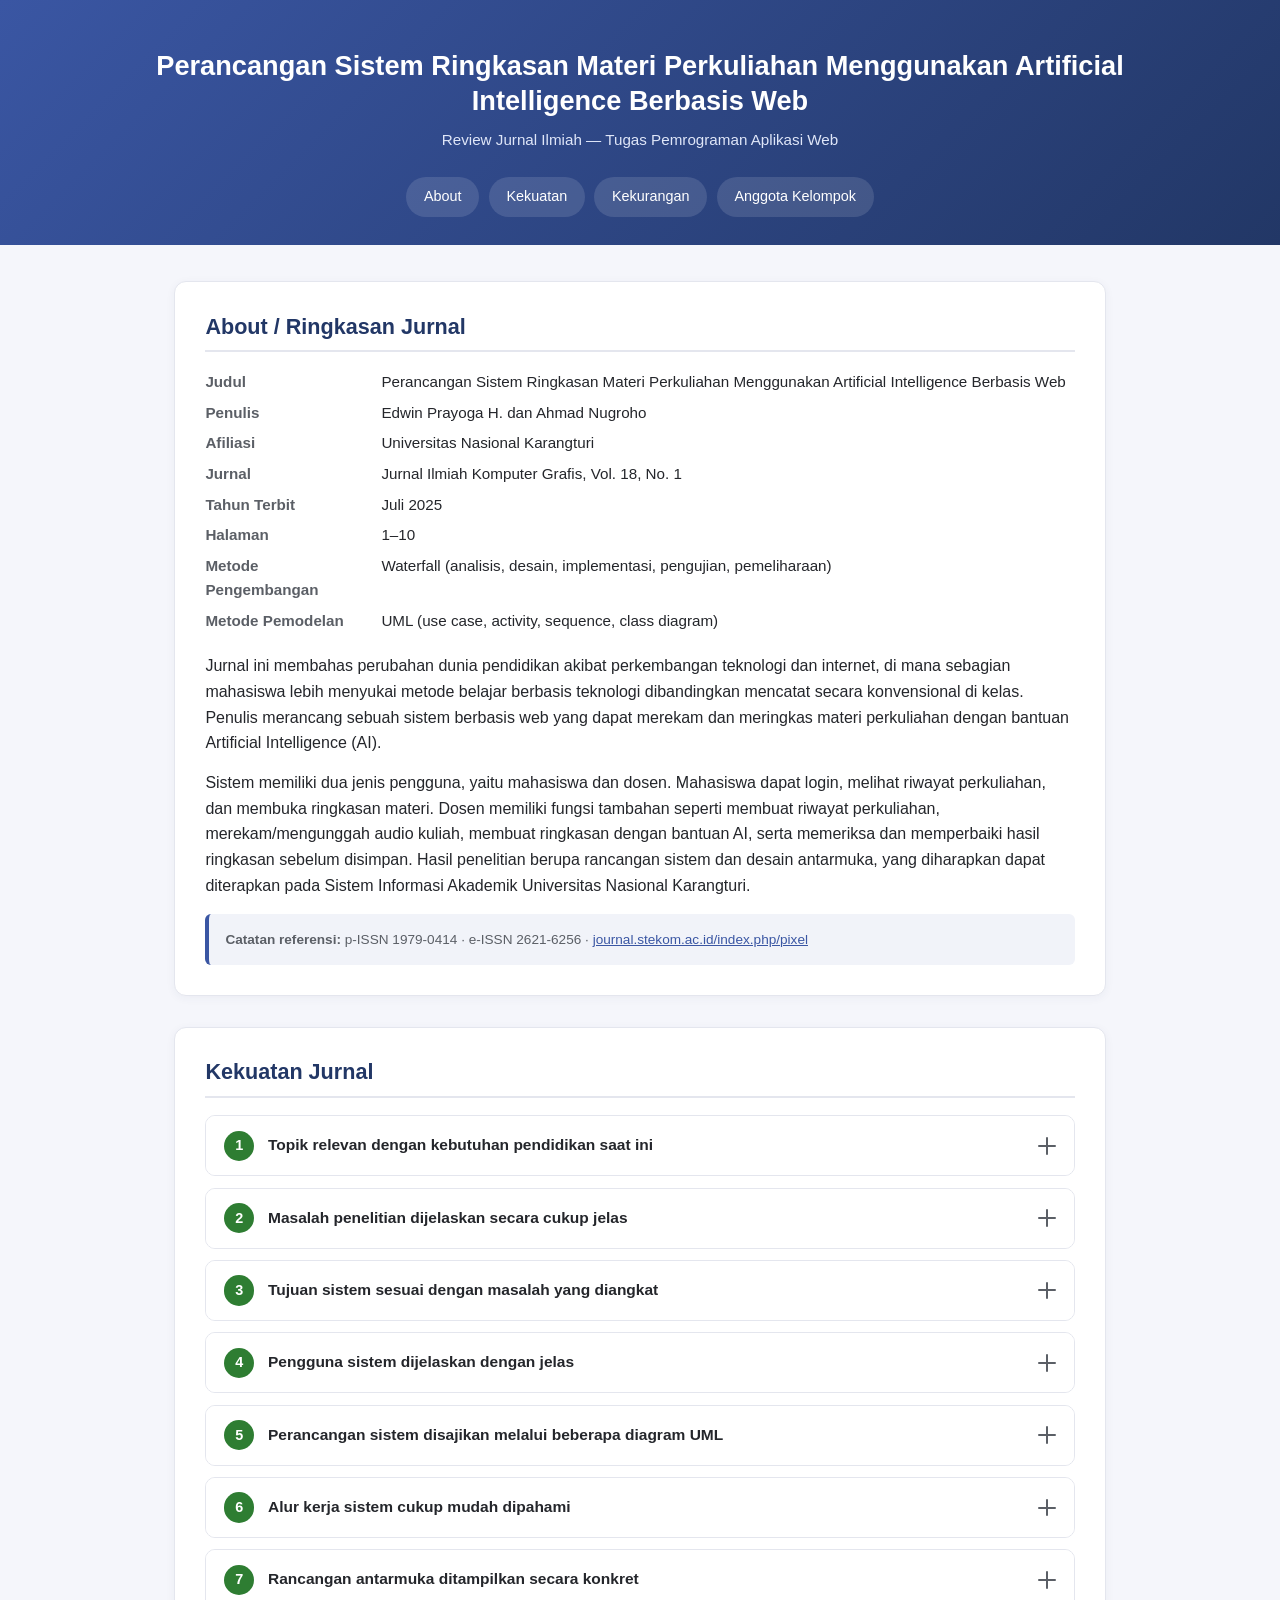
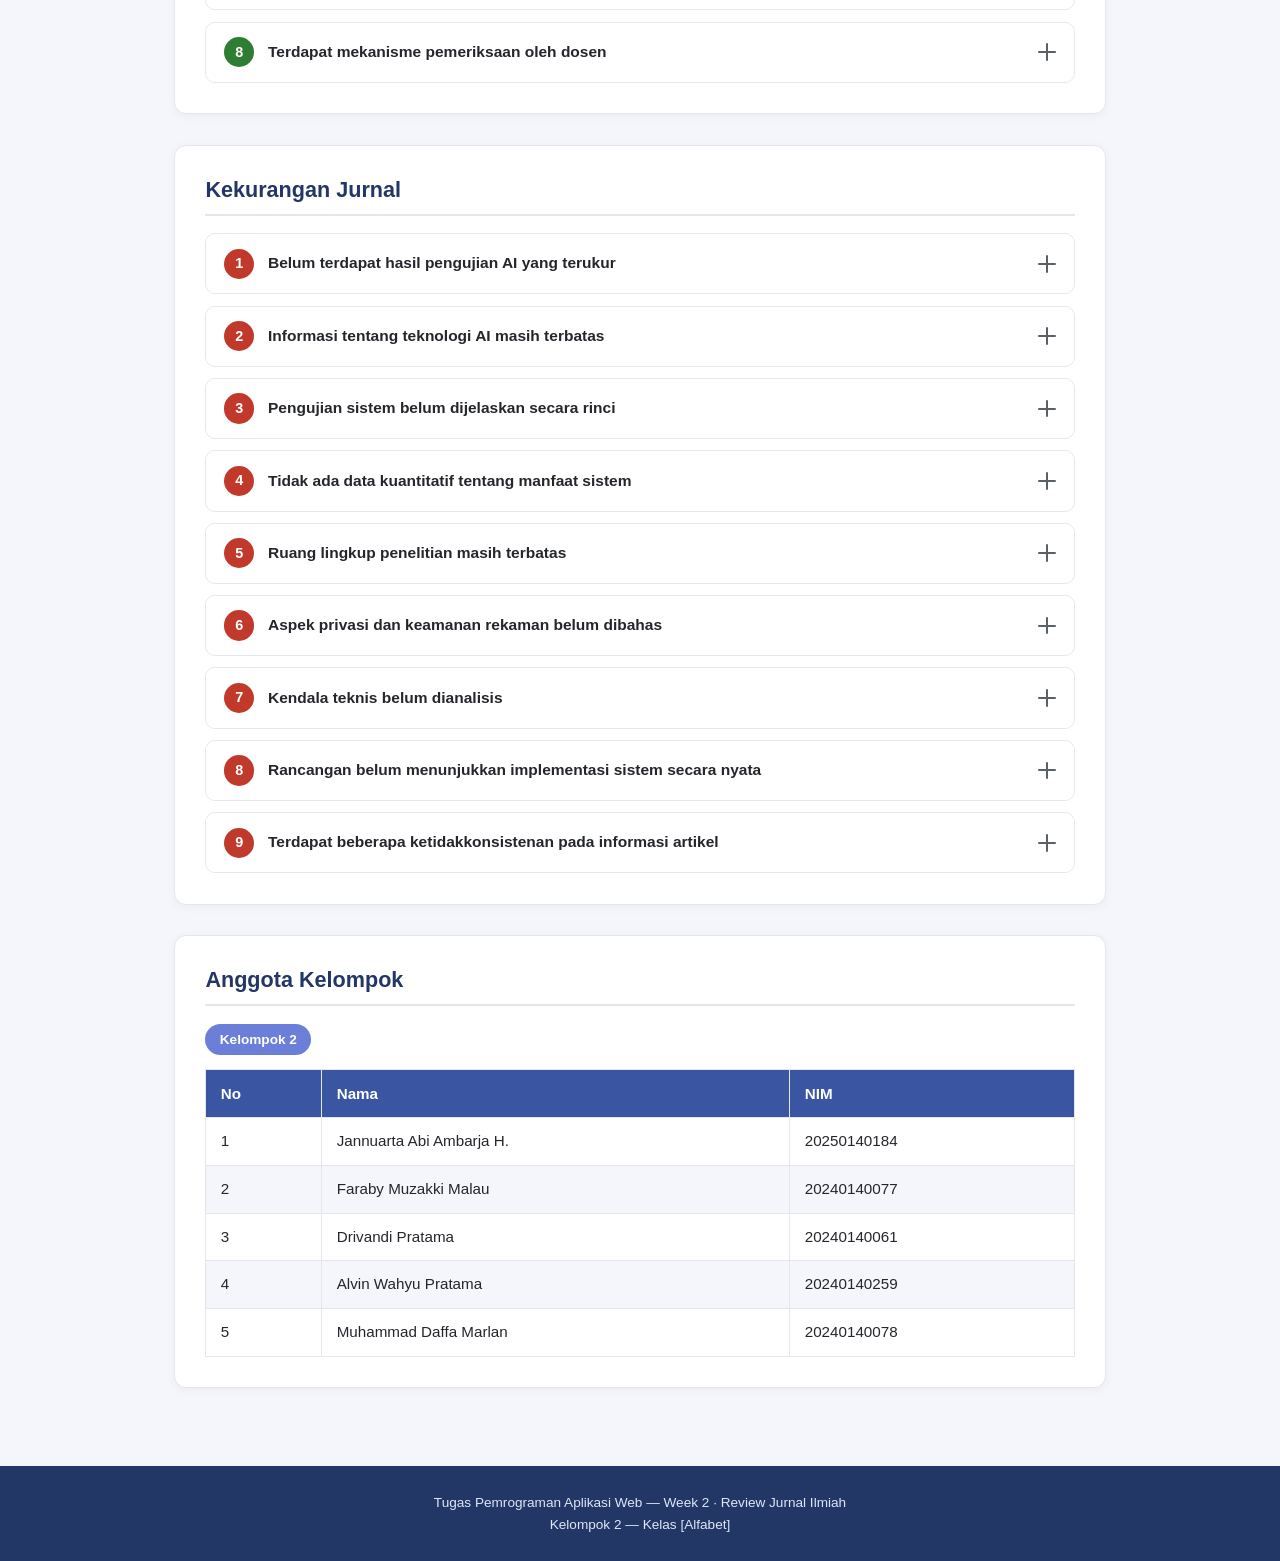
==== index.html @ db07e5ad "first commit" ====
<!DOCTYPE html>
<html lang="id">
<head>
  <meta charset="UTF-8">
  <meta name="viewport" content="width=device-width, initial-scale=1.0">
  <title>Review Jurnal | Perancangan Sistem Ringkasan Materi Perkuliahan Berbasis AI</title>
  <link rel="stylesheet" href="style.css">
</head>
<body>

  <header>
    <h1>Perancangan Sistem Ringkasan Materi Perkuliahan Menggunakan Artificial Intelligence Berbasis Web</h1>
    <p class="subtitle">Review Jurnal Ilmiah — Tugas Pemrograman Aplikasi Web</p>

    <nav>
      <ul>
        <li><a href="#about">About</a></li>
        <li><a href="#kekuatan">Kekuatan</a></li>
        <li><a href="#kekurangan">Kekurangan</a></li>
        <li><a href="#anggota">Anggota Kelompok</a></li>
      </ul>
    </nav>
  </header>

  <main>

    <section id="about">
      <h2>About / Ringkasan Jurnal</h2>
      <article>
        <dl class="journal-meta">
          <dt>Judul</dt>
          <dd>Perancangan Sistem Ringkasan Materi Perkuliahan Menggunakan Artificial Intelligence Berbasis Web</dd>

          <dt>Penulis</dt>
          <dd>Edwin Prayoga H. dan Ahmad Nugroho</dd>

          <dt>Afiliasi</dt>
          <dd>Universitas Nasional Karangturi</dd>

          <dt>Jurnal</dt>
          <dd>Jurnal Ilmiah Komputer Grafis, Vol. 18, No. 1</dd>

          <dt>Tahun Terbit</dt>
          <dd>Juli 2025</dd>

          <dt>Halaman</dt>
          <dd>1–10</dd>

          <dt>Metode Pengembangan</dt>
          <dd>Waterfall (analisis, desain, implementasi, pengujian, pemeliharaan)</dd>

          <dt>Metode Pemodelan</dt>
          <dd>UML (use case, activity, sequence, class diagram)</dd>
        </dl>

        <p>
          Jurnal ini membahas perubahan dunia pendidikan akibat perkembangan teknologi dan internet, di mana
          sebagian mahasiswa lebih menyukai metode belajar berbasis teknologi dibandingkan mencatat secara
          konvensional di kelas. Penulis merancang sebuah sistem berbasis web yang dapat merekam dan meringkas
          materi perkuliahan dengan bantuan Artificial Intelligence (AI).
        </p>
        <p>
          Sistem memiliki dua jenis pengguna, yaitu mahasiswa dan dosen. Mahasiswa dapat login, melihat riwayat
          perkuliahan, dan membuka ringkasan materi. Dosen memiliki fungsi tambahan seperti membuat riwayat
          perkuliahan, merekam/mengunggah audio kuliah, membuat ringkasan dengan bantuan AI, serta memeriksa dan
          memperbaiki hasil ringkasan sebelum disimpan. Hasil penelitian berupa rancangan sistem dan desain
          antarmuka, yang diharapkan dapat diterapkan pada Sistem Informasi Akademik Universitas Nasional
          Karangturi.
        </p>
      </article>

      <aside>
        <p><strong>Catatan referensi:</strong> p-ISSN 1979-0414 · e-ISSN 2621-6256 ·
          <a href="http://journal.stekom.ac.id/index.php/pixel" target="_blank" rel="noopener">journal.stekom.ac.id/index.php/pixel</a>
        </p>
      </aside>
    </section>

    <section id="kekuatan">
      <h2>Kekuatan Jurnal</h2>
      <ol class="point-list strength">

        <li class="point-item">
          <button class="point-toggle" aria-expanded="false">
            <span class="point-number">1</span>
            <span class="point-title">Topik relevan dengan kebutuhan pendidikan saat ini</span>
            <span class="point-icon" aria-hidden="true"></span>
          </button>
          <div class="point-detail">
            <p>Jurnal membahas pemanfaatan AI untuk membantu proses perkuliahan, khususnya pencatatan dan peringkasan materi.</p>
          </div>
        </li>

        <li class="point-item">
          <button class="point-toggle" aria-expanded="false">
            <span class="point-number">2</span>
            <span class="point-title">Masalah penelitian dijelaskan secara cukup jelas</span>
            <span class="point-icon" aria-hidden="true"></span>
          </button>
          <div class="point-detail">
            <p>Penulis menghubungkan kegiatan mencatat dengan kemungkinan berkurangnya fokus mahasiswa dalam mengikuti interaksi pembelajaran.</p>
          </div>
        </li>

        <li class="point-item">
          <button class="point-toggle" aria-expanded="false">
            <span class="point-number">3</span>
            <span class="point-title">Tujuan sistem sesuai dengan masalah yang diangkat</span>
            <span class="point-icon" aria-hidden="true"></span>
          </button>
          <div class="point-detail">
            <p>Sistem yang dirancang memang diarahkan untuk merekam perkuliahan, menghasilkan ringkasan, dan menyimpan dokumentasi materi.</p>
          </div>
        </li>

        <li class="point-item">
          <button class="point-toggle" aria-expanded="false">
            <span class="point-number">4</span>
            <span class="point-title">Pengguna sistem dijelaskan dengan jelas</span>
            <span class="point-icon" aria-hidden="true"></span>
          </button>
          <div class="point-detail">
            <p>Jurnal membedakan hak akses mahasiswa dan dosen. Mahasiswa berperan sebagai pengguna ringkasan, sedangkan dosen dapat membuat, memeriksa, dan mengubah ringkasan.</p>
          </div>
        </li>

        <li class="point-item">
          <button class="point-toggle" aria-expanded="false">
            <span class="point-number">5</span>
            <span class="point-title">Perancangan sistem disajikan melalui beberapa diagram UML</span>
            <span class="point-icon" aria-hidden="true"></span>
          </button>
          <div class="point-detail">
            <p>Penggunaan use case diagram, activity diagram, sequence diagram, dan class diagram membantu pembaca memahami fungsi, alur aktivitas, proses antarobjek, serta hubungan kelas dalam sistem.</p>
          </div>
        </li>

        <li class="point-item">
          <button class="point-toggle" aria-expanded="false">
            <span class="point-number">6</span>
            <span class="point-title">Alur kerja sistem cukup mudah dipahami</span>
            <span class="point-icon" aria-hidden="true"></span>
          </button>
          <div class="point-detail">
            <p>Prosesnya dimulai dari login, pemilihan riwayat perkuliahan, perekaman atau pengunggahan audio, pemrosesan AI, pemeriksaan hasil, lalu penyimpanan data.</p>
          </div>
        </li>

        <li class="point-item">
          <button class="point-toggle" aria-expanded="false">
            <span class="point-number">7</span>
            <span class="point-title">Rancangan antarmuka ditampilkan secara konkret</span>
            <span class="point-icon" aria-hidden="true"></span>
          </button>
          <div class="point-detail">
            <p>Jurnal menyertakan desain halaman login, beranda, riwayat perkuliahan, ringkasan materi, serta halaman pembuatan riwayat perkuliahan dosen.</p>
          </div>
        </li>

        <li class="point-item">
          <button class="point-toggle" aria-expanded="false">
            <span class="point-number">8</span>
            <span class="point-title">Terdapat mekanisme pemeriksaan oleh dosen</span>
            <span class="point-icon" aria-hidden="true"></span>
          </button>
          <div class="point-detail">
            <p>Hasil AI tidak langsung dianggap benar, tetapi ditampilkan kembali agar dosen dapat memeriksa dan memperbaiki ringkasan. Hal ini penting karena ringkasan AI masih mungkin mengandung kesalahan.</p>
          </div>
        </li>

      </ol>
    </section>

    <section id="kekurangan">
      <h2>Kekurangan Jurnal</h2>
      <ol class="point-list weakness">

        <li class="point-item">
          <button class="point-toggle" aria-expanded="false">
            <span class="point-number">1</span>
            <span class="point-title">Belum terdapat hasil pengujian AI yang terukur</span>
            <span class="point-icon" aria-hidden="true"></span>
          </button>
          <div class="point-detail">
            <p>Jurnal tidak menyajikan ukuran akurasi ringkasan, tingkat kesalahan transkripsi, kualitas hasil ringkasan, atau perbandingan hasil AI dengan ringkasan buatan manusia.</p>
          </div>
        </li>

        <li class="point-item">
          <button class="point-toggle" aria-expanded="false">
            <span class="point-number">2</span>
            <span class="point-title">Informasi tentang teknologi AI masih terbatas</span>
            <span class="point-icon" aria-hidden="true"></span>
          </button>
          <div class="point-detail">
            <p>Penulis menyebut adanya model AI yang memproses rekaman audio, tetapi tidak menjelaskan nama model, algoritma, layanan, bahasa pemrograman, atau teknologi pengenalan suara yang digunakan.</p>
          </div>
        </li>

        <li class="point-item">
          <button class="point-toggle" aria-expanded="false">
            <span class="point-number">3</span>
            <span class="point-title">Pengujian sistem belum dijelaskan secara rinci</span>
            <span class="point-icon" aria-hidden="true"></span>
          </button>
          <div class="point-detail">
            <p>Disebutkan sistem akan diuji oleh calon pengguna, tetapi jurnal tidak menyampaikan jumlah penguji, instrumen pengujian, skenario pengujian, hasil pengujian, maupun persentase keberhasilan setiap fungsi.</p>
          </div>
        </li>

        <li class="point-item">
          <button class="point-toggle" aria-expanded="false">
            <span class="point-number">4</span>
            <span class="point-title">Tidak ada data kuantitatif tentang manfaat sistem</span>
            <span class="point-icon" aria-hidden="true"></span>
          </button>
          <div class="point-detail">
            <p>Klaim bahwa sistem dapat meningkatkan interaksi, minat belajar, atau kualitas pendidikan belum dibuktikan melalui survei, eksperimen, atau perbandingan sebelum dan sesudah penggunaan sistem.</p>
          </div>
        </li>

        <li class="point-item">
          <button class="point-toggle" aria-expanded="false">
            <span class="point-number">5</span>
            <span class="point-title">Ruang lingkup penelitian masih terbatas</span>
            <span class="point-icon" aria-hidden="true"></span>
          </button>
          <div class="point-detail">
            <p>Penelitian dilakukan berdasarkan pengamatan terhadap SIA Universitas Nasional Karangturi dan wawancara dengan mahasiswa serta dosen, tetapi jumlah responden dan karakteristiknya tidak dijelaskan.</p>
          </div>
        </li>

        <li class="point-item">
          <button class="point-toggle" aria-expanded="false">
            <span class="point-number">6</span>
            <span class="point-title">Aspek privasi dan keamanan rekaman belum dibahas</span>
            <span class="point-icon" aria-hidden="true"></span>
          </button>
          <div class="point-detail">
            <p>Sistem memproses audio perkuliahan yang kemungkinan memuat suara dosen dan mahasiswa. Jurnal belum menjelaskan izin perekaman, perlindungan data, hak akses rekaman, lama penyimpanan, atau keamanan data.</p>
          </div>
        </li>

        <li class="point-item">
          <button class="point-toggle" aria-expanded="false">
            <span class="point-number">7</span>
            <span class="point-title">Kendala teknis belum dianalisis</span>
            <span class="point-icon" aria-hidden="true"></span>
          </button>
          <div class="point-detail">
            <p>Jurnal belum membahas pengaruh kualitas suara, kebisingan kelas, banyaknya pembicara, penggunaan bahasa atau istilah teknis, serta kemungkinan gangguan jaringan terhadap hasil AI.</p>
          </div>
        </li>

        <li class="point-item">
          <button class="point-toggle" aria-expanded="false">
            <span class="point-number">8</span>
            <span class="point-title">Rancangan belum menunjukkan implementasi sistem secara nyata</span>
            <span class="point-icon" aria-hidden="true"></span>
          </button>
          <div class="point-detail">
            <p>Walaupun terdapat desain antarmuka menggunakan Figma, isi jurnal lebih banyak menunjukkan rancangan dan tampilan. Belum ditunjukkan bukti bahwa sistem telah digunakan dalam perkuliahan nyata secara menyeluruh.</p>
          </div>
        </li>

        <li class="point-item">
          <button class="point-toggle" aria-expanded="false">
            <span class="point-number">9</span>
            <span class="point-title">Terdapat beberapa ketidakkonsistenan pada informasi artikel</span>
            <span class="point-icon" aria-hidden="true"></span>
          </button>
          <div class="point-detail">
            <p>Header halaman pertama mencantumkan rentang halaman 1–8, sedangkan bagian lain mencantumkan 1–10. Informasi tanggal penerimaan pada bagian awal juga tampak tidak konsisten dengan riwayat artikel.</p>
          </div>
        </li>

      </ol>
    </section>

    <section id="anggota">
      <h2>Anggota Kelompok</h2>
      <p class="group-label">Kelompok 2</p>
      <table class="member-table">
        <thead>
          <tr>
            <th>No</th>
            <th>Nama</th>
            <th>NIM</th>
          </tr>
        </thead>
        <tbody>
          <tr>
            <td>1</td>
            <td>Jannuarta Abi Ambarja H.</td>
            <td>20250140184</td>
          </tr>
          <tr>
            <td>2</td>
            <td>Faraby Muzakki Malau</td>
            <td>20240140077</td>
          </tr>
          <tr>
            <td>3</td>
            <td>Drivandi Pratama</td>
            <td>20240140061</td>
          </tr>
          <tr>
            <td>4</td>
            <td>Alvin Wahyu Pratama</td>
            <td>20240140259</td>
          </tr>
          <tr>
            <td>5</td>
            <td>Muhammad Daffa Marlan</td>
            <td>20240140078</td>
          </tr>
        </tbody>
      </table>
    </section>

  </main>

  <footer>
    <p>Tugas Pemrograman Aplikasi Web — Week 2 · Review Jurnal Ilmiah</p>
    <p>Kelompok 2 — Kelas [Alfabet]</p>
  </footer>

  <script>
    document.querySelectorAll('.point-toggle').forEach(function (btn) {
      btn.addEventListener('click', function () {
        var item = btn.closest('.point-item');
        var detail = item.querySelector('.point-detail');
        var isOpen = btn.getAttribute('aria-expanded') === 'true';

        if (isOpen) {
          detail.style.maxHeight = null;
          btn.setAttribute('aria-expanded', 'false');
          item.classList.remove('open');
        } else {
          btn.setAttribute('aria-expanded', 'true');
          item.classList.add('open');
          detail.style.maxHeight = detail.scrollHeight + 'px';
        }
      });
    });
  </script>

</body>
</html>
---- style.css ----
/* ==========================================================
   Reset & Base
   ========================================================== */
* {
  box-sizing: border-box;
  margin: 0;
  padding: 0;
}

:root {
  --color-bg: #f5f6fb;
  --color-surface: #ffffff;
  --color-primary: #3a56a3;
  --color-primary-dark: #223766;
  --color-accent: #6c7fd8;
  --color-strength: #2e7d32;
  --color-strength-bg: #eaf6ea;
  --color-weakness: #c0392b;
  --color-weakness-bg: #fdecea;
  --color-text: #24262b;
  --color-muted: #5b5f66;
  --color-border: #e4e6ee;
  --radius: 12px;
  --max-width: 980px;
  --transition-fast: 0.2s ease;
  --transition-smooth: 0.35s cubic-bezier(0.4, 0, 0.2, 1);
  font-family: "Segoe UI", Roboto, Arial, sans-serif;
}

html {
  scroll-behavior: smooth;
}

body {
  background-color: var(--color-bg);
  color: var(--color-text);
  line-height: 1.6;
}

h1, h2, h3 {
  color: var(--color-primary-dark);
  line-height: 1.3;
}

a {
  color: var(--color-primary);
}

/* ==========================================================
   Header & Navigation
   ========================================================== */
header {
  background: linear-gradient(135deg, var(--color-primary), var(--color-primary-dark));
  color: #fff;
  padding: 3rem 1.5rem 1.75rem;
  text-align: center;
}

header h1 {
  color: #fff;
  font-size: 1.7rem;
  max-width: var(--max-width);
  margin: 0 auto 0.6rem;
}

header .subtitle {
  color: #dfe6f8;
  font-size: 0.95rem;
  margin-bottom: 1.5rem;
}

nav ul {
  list-style: none;
  display: flex;
  justify-content: center;
  flex-wrap: wrap;
  gap: 0.6rem;
}

nav a {
  display: inline-block;
  padding: 0.55rem 1.1rem;
  background-color: rgba(255, 255, 255, 0.12);
  color: #fff;
  text-decoration: none;
  border-radius: 999px;
  font-size: 0.9rem;
  transition: background-color var(--transition-fast), transform var(--transition-fast);
}

nav a:hover {
  background-color: rgba(255, 255, 255, 0.28);
  transform: translateY(-1px);
}

/* ==========================================================
   Main & Sections
   ========================================================== */
main {
  max-width: var(--max-width);
  margin: 0 auto;
  padding: 2.25rem 1.5rem 3rem;
}

section {
  background-color: var(--color-surface);
  border: 1px solid var(--color-border);
  border-radius: var(--radius);
  padding: 1.9rem;
  margin-bottom: 1.9rem;
  scroll-margin-top: 1rem;
  box-shadow: 0 2px 10px rgba(34, 55, 102, 0.05);
}

section h2 {
  font-size: 1.35rem;
  margin-bottom: 1.1rem;
  padding-bottom: 0.6rem;
  border-bottom: 2px solid var(--color-border);
}

/* About / journal meta */
.journal-meta {
  display: grid;
  grid-template-columns: 160px 1fr;
  gap: 0.4rem 1rem;
  margin-bottom: 1.25rem;
  font-size: 0.95rem;
}

.journal-meta dt {
  font-weight: 600;
  color: var(--color-muted);
}

.journal-meta dd {
  color: var(--color-text);
}

article p {
  margin-bottom: 0.9rem;
}

aside {
  margin-top: 1rem;
  padding: 0.9rem 1rem;
  background-color: #f1f3f9;
  border-left: 4px solid var(--color-primary);
  border-radius: 6px;
  font-size: 0.85rem;
  color: var(--color-muted);
}

/* ==========================================================
   Kekuatan & Kekurangan — accordion list
   ========================================================== */
.point-list {
  list-style: none;
  display: grid;
  gap: 0.7rem;
}

.point-item {
  border-radius: 10px;
  overflow: hidden;
  border: 1px solid var(--color-border);
  transition: box-shadow var(--transition-smooth);
}

.point-item.open {
  box-shadow: 0 4px 14px rgba(34, 55, 102, 0.08);
}

.point-toggle {
  width: 100%;
  display: flex;
  align-items: center;
  gap: 0.85rem;
  padding: 0.9rem 1.1rem;
  background-color: var(--color-surface);
  border: none;
  cursor: pointer;
  font: inherit;
  text-align: left;
  color: var(--color-text);
}

.point-number {
  flex: 0 0 auto;
  display: inline-flex;
  align-items: center;
  justify-content: center;
  width: 1.9rem;
  height: 1.9rem;
  border-radius: 50%;
  font-weight: 700;
  font-size: 0.9rem;
  color: #fff;
}

.strength .point-number {
  background-color: var(--color-strength);
}

.weakness .point-number {
  background-color: var(--color-weakness);
}

.point-title {
  flex: 1 1 auto;
  font-weight: 600;
  font-size: 0.97rem;
}

.point-icon {
  flex: 0 0 auto;
  position: relative;
  width: 1.1rem;
  height: 1.1rem;
  transition: transform var(--transition-smooth);
}

.point-icon::before,
.point-icon::after {
  content: "";
  position: absolute;
  background-color: var(--color-muted);
  border-radius: 2px;
  transition: transform var(--transition-smooth), opacity var(--transition-smooth);
}

/* horizontal bar of the plus */
.point-icon::before {
  top: 50%;
  left: 0;
  width: 100%;
  height: 2px;
  transform: translateY(-50%);
}

/* vertical bar of the plus */
.point-icon::after {
  left: 50%;
  top: 0;
  width: 2px;
  height: 100%;
  transform: translateX(-50%);
}

.point-item.open .point-icon::after {
  transform: translateX(-50%) rotate(90deg);
  opacity: 0;
}

.point-item.open .point-icon::before {
  background-color: var(--color-primary);
}

.point-detail {
  max-height: 0;
  overflow: hidden;
  transition: max-height var(--transition-smooth);
  background-color: #fafbfe;
}

.point-detail p {
  padding: 0 1.1rem 1rem 3.05rem;
  font-size: 0.92rem;
  color: var(--color-muted);
}

.strength .point-item.open {
  border-color: var(--color-strength);
}

.weakness .point-item.open {
  border-color: var(--color-weakness);
}

/* ==========================================================
   Anggota Kelompok
   ========================================================== */
.group-label {
  display: inline-block;
  margin-bottom: 0.9rem;
  padding: 0.3rem 0.9rem;
  background-color: var(--color-accent);
  color: #fff;
  border-radius: 999px;
  font-size: 0.85rem;
  font-weight: 600;
}

.member-table {
  width: 100%;
  border-collapse: collapse;
  font-size: 0.95rem;
}

.member-table th,
.member-table td {
  padding: 0.7rem 0.9rem;
  border: 1px solid var(--color-border);
  text-align: left;
}

.member-table thead {
  background-color: var(--color-primary);
  color: #fff;
}

.member-table tbody tr {
  transition: background-color var(--transition-fast);
}

.member-table tbody tr:nth-child(even) {
  background-color: #f4f6fb;
}

.member-table tbody tr:hover {
  background-color: #e8ecfb;
}

/* ==========================================================
   Footer
   ========================================================== */
footer {
  text-align: center;
  padding: 1.6rem;
  background-color: var(--color-primary-dark);
  color: #dfe6f8;
  font-size: 0.85rem;
}

/* ==========================================================
   Responsive
   ========================================================== */
@media (max-width: 600px) {
  .journal-meta {
    grid-template-columns: 1fr;
  }

  header h1 {
    font-size: 1.35rem;
  }

  section {
    padding: 1.35rem;
  }

  .point-detail p {
    padding-left: 1.1rem;
  }
}
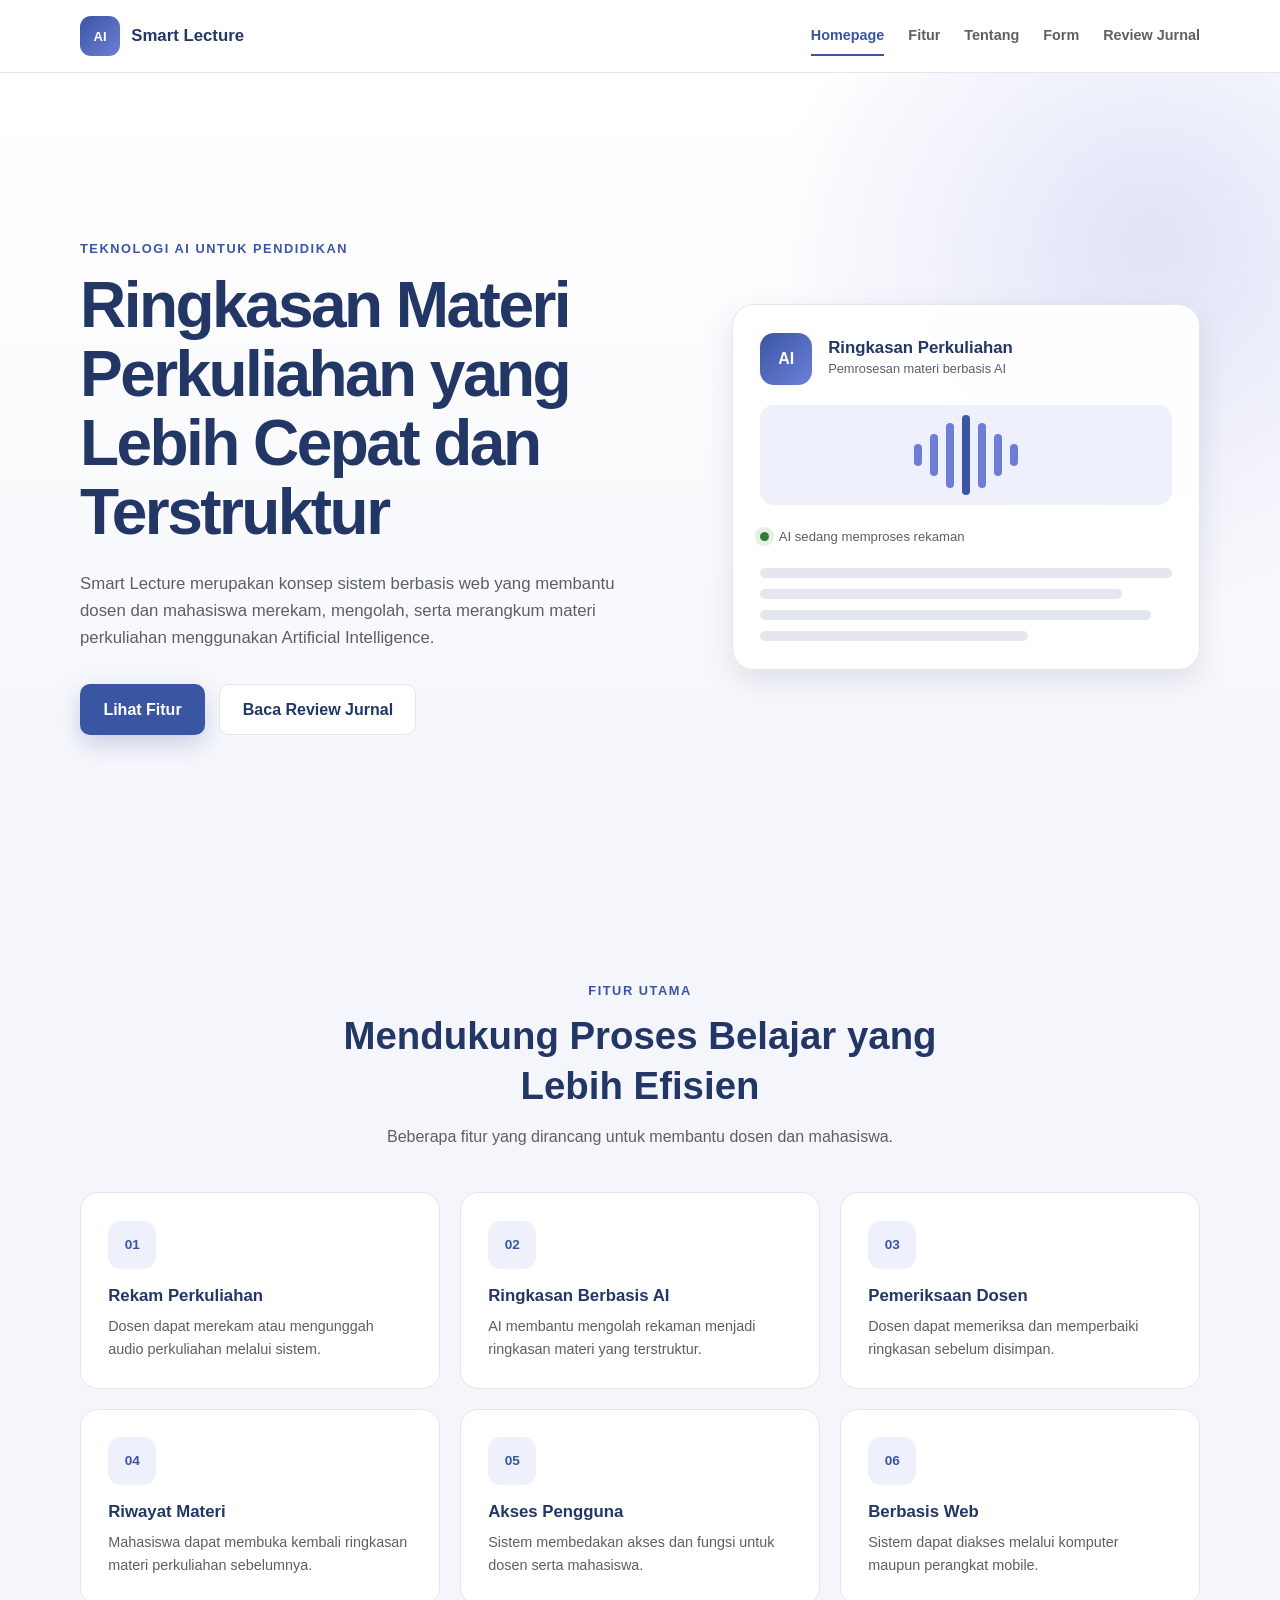
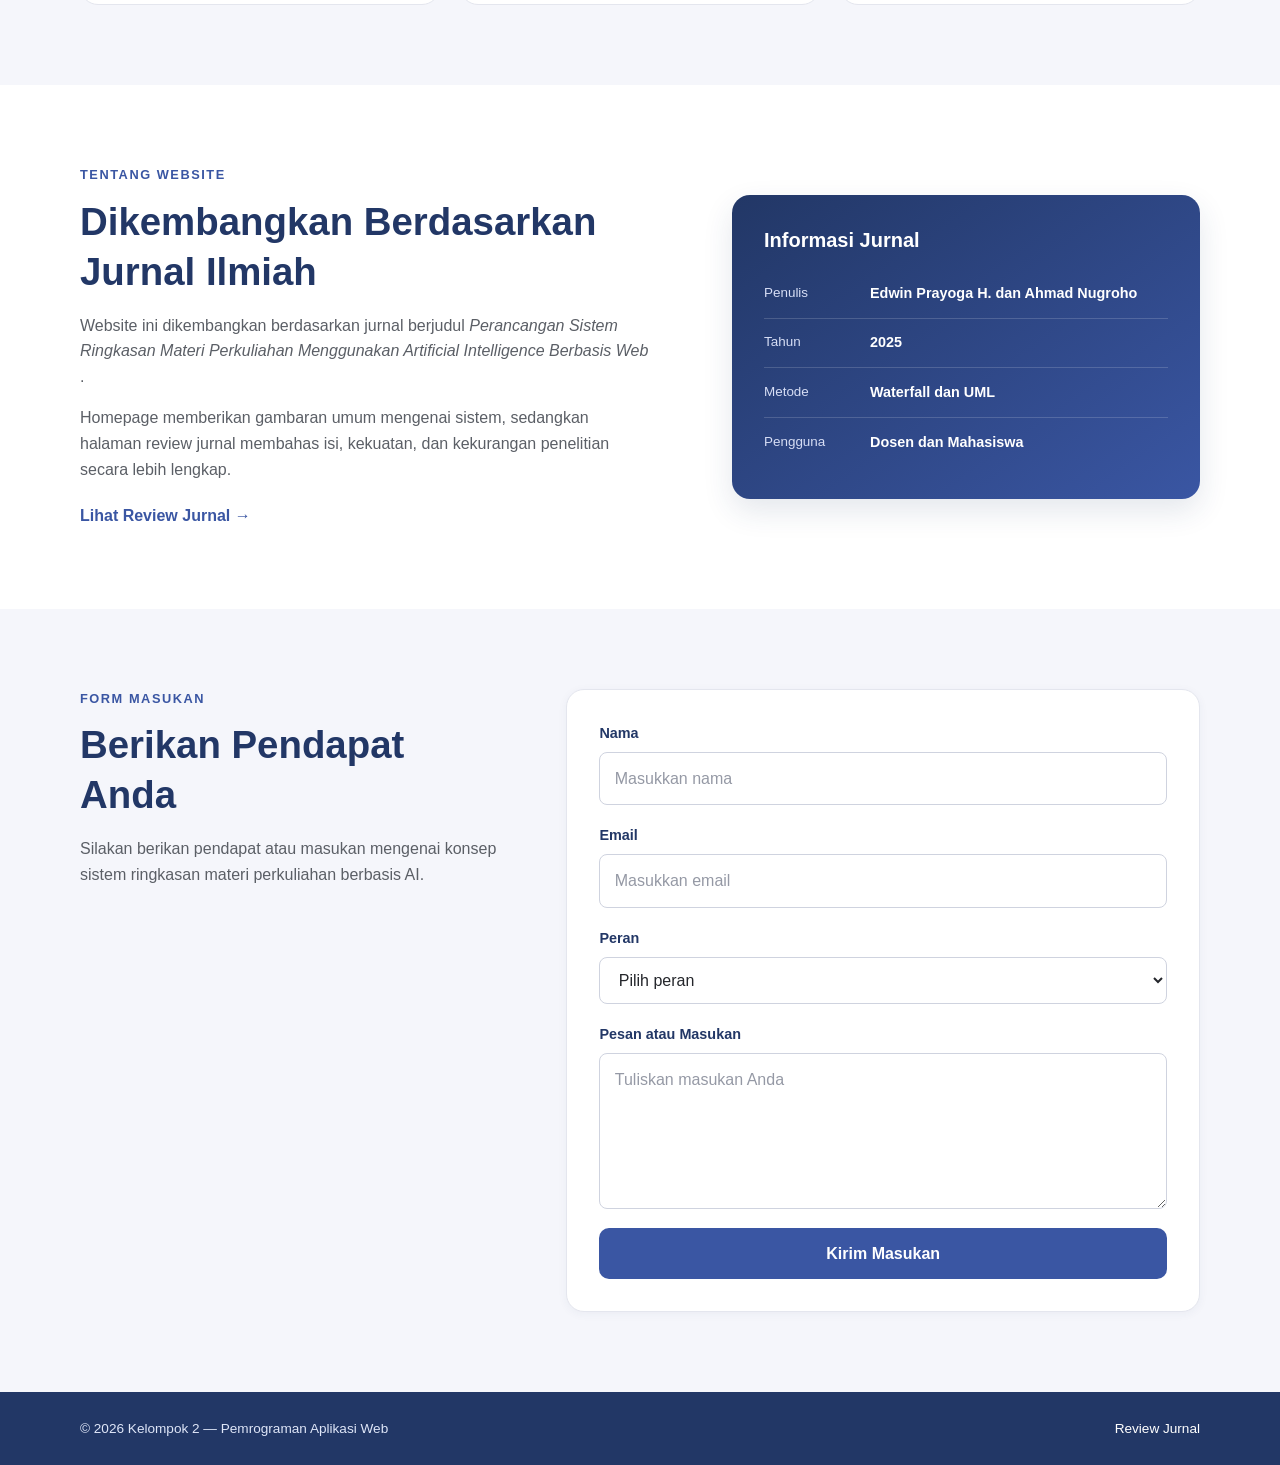
==== commit 00ca9166: "Menambahkan halaman beranda responsif dan atur ulang CSS" ====
--- a/index.html
+++ b/index.html
@@ -3,347 +3,306 @@
 <head>
   <meta charset="UTF-8">
   <meta name="viewport" content="width=device-width, initial-scale=1.0">
-  <title>Review Jurnal | Perancangan Sistem Ringkasan Materi Perkuliahan Berbasis AI</title>
-  <link rel="stylesheet" href="style.css">
+
+  <title>Smart Lecture | Homepage</title>
+
+  <link rel="stylesheet" href="css/style.css">
 </head>
-<body>
-
-  <header>
-    <h1>Perancangan Sistem Ringkasan Materi Perkuliahan Menggunakan Artificial Intelligence Berbasis Web</h1>
-    <p class="subtitle">Review Jurnal Ilmiah — Tugas Pemrograman Aplikasi Web</p>
-
-    <nav>
-      <ul>
-        <li><a href="#about">About</a></li>
-        <li><a href="#kekuatan">Kekuatan</a></li>
-        <li><a href="#kekurangan">Kekurangan</a></li>
-        <li><a href="#anggota">Anggota Kelompok</a></li>
-      </ul>
-    </nav>
+
+<body class="homepage">
+
+  <!-- Header dan navigasi menggunakan Flexbox -->
+  <header class="home-header">
+    <div class="home-container navbar">
+
+      <a href="index.html" class="logo">
+        <span class="logo-icon">AI</span>
+        <span>Smart Lecture</span>
+      </a>
+
+      <nav>
+        <ul class="nav-menu">
+          <li><a href="index.html" class="active">Homepage</a></li>
+          <li><a href="#fitur">Fitur</a></li>
+          <li><a href="#tentang">Tentang</a></li>
+          <li><a href="#form">Form</a></li>
+          <li><a href="landing-page.html">Review Jurnal</a></li>
+        </ul>
+      </nav>
+
+    </div>
   </header>
 
   <main>
 
-    <section id="about">
-      <h2>About / Ringkasan Jurnal</h2>
-      <article>
-        <dl class="journal-meta">
-          <dt>Judul</dt>
-          <dd>Perancangan Sistem Ringkasan Materi Perkuliahan Menggunakan Artificial Intelligence Berbasis Web</dd>
-
-          <dt>Penulis</dt>
-          <dd>Edwin Prayoga H. dan Ahmad Nugroho</dd>
-
-          <dt>Afiliasi</dt>
-          <dd>Universitas Nasional Karangturi</dd>
-
-          <dt>Jurnal</dt>
-          <dd>Jurnal Ilmiah Komputer Grafis, Vol. 18, No. 1</dd>
-
-          <dt>Tahun Terbit</dt>
-          <dd>Juli 2025</dd>
-
-          <dt>Halaman</dt>
-          <dd>1–10</dd>
-
-          <dt>Metode Pengembangan</dt>
-          <dd>Waterfall (analisis, desain, implementasi, pengujian, pemeliharaan)</dd>
-
-          <dt>Metode Pemodelan</dt>
-          <dd>UML (use case, activity, sequence, class diagram)</dd>
-        </dl>
-
-        <p>
-          Jurnal ini membahas perubahan dunia pendidikan akibat perkembangan teknologi dan internet, di mana
-          sebagian mahasiswa lebih menyukai metode belajar berbasis teknologi dibandingkan mencatat secara
-          konvensional di kelas. Penulis merancang sebuah sistem berbasis web yang dapat merekam dan meringkas
-          materi perkuliahan dengan bantuan Artificial Intelligence (AI).
-        </p>
-        <p>
-          Sistem memiliki dua jenis pengguna, yaitu mahasiswa dan dosen. Mahasiswa dapat login, melihat riwayat
-          perkuliahan, dan membuka ringkasan materi. Dosen memiliki fungsi tambahan seperti membuat riwayat
-          perkuliahan, merekam/mengunggah audio kuliah, membuat ringkasan dengan bantuan AI, serta memeriksa dan
-          memperbaiki hasil ringkasan sebelum disimpan. Hasil penelitian berupa rancangan sistem dan desain
-          antarmuka, yang diharapkan dapat diterapkan pada Sistem Informasi Akademik Universitas Nasional
-          Karangturi.
-        </p>
-      </article>
-
-      <aside>
-        <p><strong>Catatan referensi:</strong> p-ISSN 1979-0414 · e-ISSN 2621-6256 ·
-          <a href="http://journal.stekom.ac.id/index.php/pixel" target="_blank" rel="noopener">journal.stekom.ac.id/index.php/pixel</a>
-        </p>
-      </aside>
+    <!-- Hero section menggunakan CSS Grid -->
+    <section class="hero-section">
+      <div class="home-container hero-grid">
+
+        <div class="hero-text">
+          <p class="hero-label">Teknologi AI untuk Pendidikan</p>
+
+          <h1>
+            Ringkasan Materi Perkuliahan yang Lebih Cepat dan Terstruktur
+          </h1>
+
+          <p class="hero-description">
+            Smart Lecture merupakan konsep sistem berbasis web yang membantu
+            dosen dan mahasiswa merekam, mengolah, serta merangkum materi
+            perkuliahan menggunakan Artificial Intelligence.
+          </p>
+
+          <div class="hero-buttons">
+            <a href="#fitur" class="button primary-button">
+              Lihat Fitur
+            </a>
+
+            <a href="landing-page.html" class="button secondary-button">
+              Baca Review Jurnal
+            </a>
+          </div>
+        </div>
+
+        <div class="hero-card">
+          <div class="hero-card-header">
+            <span class="card-icon">AI</span>
+
+            <div>
+              <h2>Ringkasan Perkuliahan</h2>
+              <p>Pemrosesan materi berbasis AI</p>
+            </div>
+          </div>
+
+          <div class="audio-box">
+            <span></span>
+            <span></span>
+            <span></span>
+            <span></span>
+            <span></span>
+            <span></span>
+            <span></span>
+          </div>
+
+          <div class="process-status">
+            <span class="status-dot"></span>
+            AI sedang memproses rekaman
+          </div>
+
+          <div class="summary-preview">
+            <span></span>
+            <span></span>
+            <span></span>
+            <span></span>
+          </div>
+        </div>
+
+      </div>
     </section>
 
-    <section id="kekuatan">
-      <h2>Kekuatan Jurnal</h2>
-      <ol class="point-list strength">
-
-        <li class="point-item">
-          <button class="point-toggle" aria-expanded="false">
-            <span class="point-number">1</span>
-            <span class="point-title">Topik relevan dengan kebutuhan pendidikan saat ini</span>
-            <span class="point-icon" aria-hidden="true"></span>
+    <!-- Daftar fitur menggunakan CSS Grid -->
+    <section class="feature-section" id="fitur">
+      <div class="home-container">
+
+        <div class="section-title">
+          <p>Fitur Utama</p>
+          <h2>Mendukung Proses Belajar yang Lebih Efisien</h2>
+          <span>
+            Beberapa fitur yang dirancang untuk membantu dosen dan mahasiswa.
+          </span>
+        </div>
+
+        <div class="feature-grid">
+
+          <article class="feature-card">
+            <div class="feature-icon">01</div>
+            <h3>Rekam Perkuliahan</h3>
+            <p>
+              Dosen dapat merekam atau mengunggah audio perkuliahan melalui
+              sistem.
+            </p>
+          </article>
+
+          <article class="feature-card">
+            <div class="feature-icon">02</div>
+            <h3>Ringkasan Berbasis AI</h3>
+            <p>
+              AI membantu mengolah rekaman menjadi ringkasan materi yang
+              terstruktur.
+            </p>
+          </article>
+
+          <article class="feature-card">
+            <div class="feature-icon">03</div>
+            <h3>Pemeriksaan Dosen</h3>
+            <p>
+              Dosen dapat memeriksa dan memperbaiki ringkasan sebelum
+              disimpan.
+            </p>
+          </article>
+
+          <article class="feature-card">
+            <div class="feature-icon">04</div>
+            <h3>Riwayat Materi</h3>
+            <p>
+              Mahasiswa dapat membuka kembali ringkasan materi perkuliahan
+              sebelumnya.
+            </p>
+          </article>
+
+          <article class="feature-card">
+            <div class="feature-icon">05</div>
+            <h3>Akses Pengguna</h3>
+            <p>
+              Sistem membedakan akses dan fungsi untuk dosen serta mahasiswa.
+            </p>
+          </article>
+
+          <article class="feature-card">
+            <div class="feature-icon">06</div>
+            <h3>Berbasis Web</h3>
+            <p>
+              Sistem dapat diakses melalui komputer maupun perangkat mobile.
+            </p>
+          </article>
+
+        </div>
+      </div>
+    </section>
+
+    <!-- Bagian tentang -->
+    <section class="about-section" id="tentang">
+      <div class="home-container about-grid">
+
+        <div class="about-text">
+          <p class="section-label">Tentang Website</p>
+
+          <h2>Dikembangkan Berdasarkan Jurnal Ilmiah</h2>
+
+          <p>
+            Website ini dikembangkan berdasarkan jurnal berjudul
+            <em>
+              Perancangan Sistem Ringkasan Materi Perkuliahan Menggunakan
+              Artificial Intelligence Berbasis Web
+            </em>.
+          </p>
+
+          <p>
+            Homepage memberikan gambaran umum mengenai sistem, sedangkan
+            halaman review jurnal membahas isi, kekuatan, dan kekurangan
+            penelitian secara lebih lengkap.
+          </p>
+
+          <a href="landing-page.html" class="about-link">
+            Lihat Review Jurnal →
+          </a>
+        </div>
+
+        <div class="journal-card">
+          <h3>Informasi Jurnal</h3>
+
+          <dl>
+            <div>
+              <dt>Penulis</dt>
+              <dd>Edwin Prayoga H. dan Ahmad Nugroho</dd>
+            </div>
+
+            <div>
+              <dt>Tahun</dt>
+              <dd>2025</dd>
+            </div>
+
+            <div>
+              <dt>Metode</dt>
+              <dd>Waterfall dan UML</dd>
+            </div>
+
+            <div>
+              <dt>Pengguna</dt>
+              <dd>Dosen dan Mahasiswa</dd>
+            </div>
+          </dl>
+        </div>
+
+      </div>
+    </section>
+
+    <!-- Form dengan label dan input -->
+    <section class="form-section" id="form">
+      <div class="home-container form-grid">
+
+        <div class="form-description">
+          <p class="section-label">Form Masukan</p>
+
+          <h2>Berikan Pendapat Anda</h2>
+
+          <p>
+            Silakan berikan pendapat atau masukan mengenai konsep sistem
+            ringkasan materi perkuliahan berbasis AI.
+          </p>
+        </div>
+
+        <form class="feedback-form">
+
+          <div class="form-group">
+            <label for="nama">Nama</label>
+            <input
+              type="text"
+              id="nama"
+              name="nama"
+              placeholder="Masukkan nama"
+              required
+            >
+          </div>
+
+          <div class="form-group">
+            <label for="email">Email</label>
+            <input
+              type="email"
+              id="email"
+              name="email"
+              placeholder="Masukkan email"
+              required
+            >
+          </div>
+
+          <div class="form-group">
+            <label for="peran">Peran</label>
+            <select id="peran" name="peran" required>
+              <option value="">Pilih peran</option>
+              <option value="mahasiswa">Mahasiswa</option>
+              <option value="dosen">Dosen</option>
+              <option value="lainnya">Lainnya</option>
+            </select>
+          </div>
+
+          <div class="form-group">
+            <label for="pesan">Pesan atau Masukan</label>
+            <textarea
+              id="pesan"
+              name="pesan"
+              rows="5"
+              placeholder="Tuliskan masukan Anda"
+              required
+            ></textarea>
+          </div>
+
+          <button type="submit" class="submit-button">
+            Kirim Masukan
           </button>
-          <div class="point-detail">
-            <p>Jurnal membahas pemanfaatan AI untuk membantu proses perkuliahan, khususnya pencatatan dan peringkasan materi.</p>
-          </div>
-        </li>
-
-        <li class="point-item">
-          <button class="point-toggle" aria-expanded="false">
-            <span class="point-number">2</span>
-            <span class="point-title">Masalah penelitian dijelaskan secara cukup jelas</span>
-            <span class="point-icon" aria-hidden="true"></span>
-          </button>
-          <div class="point-detail">
-            <p>Penulis menghubungkan kegiatan mencatat dengan kemungkinan berkurangnya fokus mahasiswa dalam mengikuti interaksi pembelajaran.</p>
-          </div>
-        </li>
-
-        <li class="point-item">
-          <button class="point-toggle" aria-expanded="false">
-            <span class="point-number">3</span>
-            <span class="point-title">Tujuan sistem sesuai dengan masalah yang diangkat</span>
-            <span class="point-icon" aria-hidden="true"></span>
-          </button>
-          <div class="point-detail">
-            <p>Sistem yang dirancang memang diarahkan untuk merekam perkuliahan, menghasilkan ringkasan, dan menyimpan dokumentasi materi.</p>
-          </div>
-        </li>
-
-        <li class="point-item">
-          <button class="point-toggle" aria-expanded="false">
-            <span class="point-number">4</span>
-            <span class="point-title">Pengguna sistem dijelaskan dengan jelas</span>
-            <span class="point-icon" aria-hidden="true"></span>
-          </button>
-          <div class="point-detail">
-            <p>Jurnal membedakan hak akses mahasiswa dan dosen. Mahasiswa berperan sebagai pengguna ringkasan, sedangkan dosen dapat membuat, memeriksa, dan mengubah ringkasan.</p>
-          </div>
-        </li>
-
-        <li class="point-item">
-          <button class="point-toggle" aria-expanded="false">
-            <span class="point-number">5</span>
-            <span class="point-title">Perancangan sistem disajikan melalui beberapa diagram UML</span>
-            <span class="point-icon" aria-hidden="true"></span>
-          </button>
-          <div class="point-detail">
-            <p>Penggunaan use case diagram, activity diagram, sequence diagram, dan class diagram membantu pembaca memahami fungsi, alur aktivitas, proses antarobjek, serta hubungan kelas dalam sistem.</p>
-          </div>
-        </li>
-
-        <li class="point-item">
-          <button class="point-toggle" aria-expanded="false">
-            <span class="point-number">6</span>
-            <span class="point-title">Alur kerja sistem cukup mudah dipahami</span>
-            <span class="point-icon" aria-hidden="true"></span>
-          </button>
-          <div class="point-detail">
-            <p>Prosesnya dimulai dari login, pemilihan riwayat perkuliahan, perekaman atau pengunggahan audio, pemrosesan AI, pemeriksaan hasil, lalu penyimpanan data.</p>
-          </div>
-        </li>
-
-        <li class="point-item">
-          <button class="point-toggle" aria-expanded="false">
-            <span class="point-number">7</span>
-            <span class="point-title">Rancangan antarmuka ditampilkan secara konkret</span>
-            <span class="point-icon" aria-hidden="true"></span>
-          </button>
-          <div class="point-detail">
-            <p>Jurnal menyertakan desain halaman login, beranda, riwayat perkuliahan, ringkasan materi, serta halaman pembuatan riwayat perkuliahan dosen.</p>
-          </div>
-        </li>
-
-        <li class="point-item">
-          <button class="point-toggle" aria-expanded="false">
-            <span class="point-number">8</span>
-            <span class="point-title">Terdapat mekanisme pemeriksaan oleh dosen</span>
-            <span class="point-icon" aria-hidden="true"></span>
-          </button>
-          <div class="point-detail">
-            <p>Hasil AI tidak langsung dianggap benar, tetapi ditampilkan kembali agar dosen dapat memeriksa dan memperbaiki ringkasan. Hal ini penting karena ringkasan AI masih mungkin mengandung kesalahan.</p>
-          </div>
-        </li>
-
-      </ol>
+
+        </form>
+
+      </div>
     </section>
 
-    <section id="kekurangan">
-      <h2>Kekurangan Jurnal</h2>
-      <ol class="point-list weakness">
-
-        <li class="point-item">
-          <button class="point-toggle" aria-expanded="false">
-            <span class="point-number">1</span>
-            <span class="point-title">Belum terdapat hasil pengujian AI yang terukur</span>
-            <span class="point-icon" aria-hidden="true"></span>
-          </button>
-          <div class="point-detail">
-            <p>Jurnal tidak menyajikan ukuran akurasi ringkasan, tingkat kesalahan transkripsi, kualitas hasil ringkasan, atau perbandingan hasil AI dengan ringkasan buatan manusia.</p>
-          </div>
-        </li>
-
-        <li class="point-item">
-          <button class="point-toggle" aria-expanded="false">
-            <span class="point-number">2</span>
-            <span class="point-title">Informasi tentang teknologi AI masih terbatas</span>
-            <span class="point-icon" aria-hidden="true"></span>
-          </button>
-          <div class="point-detail">
-            <p>Penulis menyebut adanya model AI yang memproses rekaman audio, tetapi tidak menjelaskan nama model, algoritma, layanan, bahasa pemrograman, atau teknologi pengenalan suara yang digunakan.</p>
-          </div>
-        </li>
-
-        <li class="point-item">
-          <button class="point-toggle" aria-expanded="false">
-            <span class="point-number">3</span>
-            <span class="point-title">Pengujian sistem belum dijelaskan secara rinci</span>
-            <span class="point-icon" aria-hidden="true"></span>
-          </button>
-          <div class="point-detail">
-            <p>Disebutkan sistem akan diuji oleh calon pengguna, tetapi jurnal tidak menyampaikan jumlah penguji, instrumen pengujian, skenario pengujian, hasil pengujian, maupun persentase keberhasilan setiap fungsi.</p>
-          </div>
-        </li>
-
-        <li class="point-item">
-          <button class="point-toggle" aria-expanded="false">
-            <span class="point-number">4</span>
-            <span class="point-title">Tidak ada data kuantitatif tentang manfaat sistem</span>
-            <span class="point-icon" aria-hidden="true"></span>
-          </button>
-          <div class="point-detail">
-            <p>Klaim bahwa sistem dapat meningkatkan interaksi, minat belajar, atau kualitas pendidikan belum dibuktikan melalui survei, eksperimen, atau perbandingan sebelum dan sesudah penggunaan sistem.</p>
-          </div>
-        </li>
-
-        <li class="point-item">
-          <button class="point-toggle" aria-expanded="false">
-            <span class="point-number">5</span>
-            <span class="point-title">Ruang lingkup penelitian masih terbatas</span>
-            <span class="point-icon" aria-hidden="true"></span>
-          </button>
-          <div class="point-detail">
-            <p>Penelitian dilakukan berdasarkan pengamatan terhadap SIA Universitas Nasional Karangturi dan wawancara dengan mahasiswa serta dosen, tetapi jumlah responden dan karakteristiknya tidak dijelaskan.</p>
-          </div>
-        </li>
-
-        <li class="point-item">
-          <button class="point-toggle" aria-expanded="false">
-            <span class="point-number">6</span>
-            <span class="point-title">Aspek privasi dan keamanan rekaman belum dibahas</span>
-            <span class="point-icon" aria-hidden="true"></span>
-          </button>
-          <div class="point-detail">
-            <p>Sistem memproses audio perkuliahan yang kemungkinan memuat suara dosen dan mahasiswa. Jurnal belum menjelaskan izin perekaman, perlindungan data, hak akses rekaman, lama penyimpanan, atau keamanan data.</p>
-          </div>
-        </li>
-
-        <li class="point-item">
-          <button class="point-toggle" aria-expanded="false">
-            <span class="point-number">7</span>
-            <span class="point-title">Kendala teknis belum dianalisis</span>
-            <span class="point-icon" aria-hidden="true"></span>
-          </button>
-          <div class="point-detail">
-            <p>Jurnal belum membahas pengaruh kualitas suara, kebisingan kelas, banyaknya pembicara, penggunaan bahasa atau istilah teknis, serta kemungkinan gangguan jaringan terhadap hasil AI.</p>
-          </div>
-        </li>
-
-        <li class="point-item">
-          <button class="point-toggle" aria-expanded="false">
-            <span class="point-number">8</span>
-            <span class="point-title">Rancangan belum menunjukkan implementasi sistem secara nyata</span>
-            <span class="point-icon" aria-hidden="true"></span>
-          </button>
-          <div class="point-detail">
-            <p>Walaupun terdapat desain antarmuka menggunakan Figma, isi jurnal lebih banyak menunjukkan rancangan dan tampilan. Belum ditunjukkan bukti bahwa sistem telah digunakan dalam perkuliahan nyata secara menyeluruh.</p>
-          </div>
-        </li>
-
-        <li class="point-item">
-          <button class="point-toggle" aria-expanded="false">
-            <span class="point-number">9</span>
-            <span class="point-title">Terdapat beberapa ketidakkonsistenan pada informasi artikel</span>
-            <span class="point-icon" aria-hidden="true"></span>
-          </button>
-          <div class="point-detail">
-            <p>Header halaman pertama mencantumkan rentang halaman 1–8, sedangkan bagian lain mencantumkan 1–10. Informasi tanggal penerimaan pada bagian awal juga tampak tidak konsisten dengan riwayat artikel.</p>
-          </div>
-        </li>
-
-      </ol>
-    </section>
-
-    <section id="anggota">
-      <h2>Anggota Kelompok</h2>
-      <p class="group-label">Kelompok 2</p>
-      <table class="member-table">
-        <thead>
-          <tr>
-            <th>No</th>
-            <th>Nama</th>
-            <th>NIM</th>
-          </tr>
-        </thead>
-        <tbody>
-          <tr>
-            <td>1</td>
-            <td>Jannuarta Abi Ambarja H.</td>
-            <td>20250140184</td>
-          </tr>
-          <tr>
-            <td>2</td>
-            <td>Faraby Muzakki Malau</td>
-            <td>20240140077</td>
-          </tr>
-          <tr>
-            <td>3</td>
-            <td>Drivandi Pratama</td>
-            <td>20240140061</td>
-          </tr>
-          <tr>
-            <td>4</td>
-            <td>Alvin Wahyu Pratama</td>
-            <td>20240140259</td>
-          </tr>
-          <tr>
-            <td>5</td>
-            <td>Muhammad Daffa Marlan</td>
-            <td>20240140078</td>
-          </tr>
-        </tbody>
-      </table>
-    </section>
-
   </main>
 
-  <footer>
-    <p>Tugas Pemrograman Aplikasi Web — Week 2 · Review Jurnal Ilmiah</p>
-    <p>Kelompok 2 — Kelas [Alfabet]</p>
+  <footer class="home-footer">
+    <div class="home-container footer-content">
+      <p>© 2026 Kelompok 2 — Pemrograman Aplikasi Web</p>
+      <a href="landing-page.html">Review Jurnal</a>
+    </div>
   </footer>
-
-  <script>
-    document.querySelectorAll('.point-toggle').forEach(function (btn) {
-      btn.addEventListener('click', function () {
-        var item = btn.closest('.point-item');
-        var detail = item.querySelector('.point-detail');
-        var isOpen = btn.getAttribute('aria-expanded') === 'true';
-
-        if (isOpen) {
-          detail.style.maxHeight = null;
-          btn.setAttribute('aria-expanded', 'false');
-          item.classList.remove('open');
-        } else {
-          btn.setAttribute('aria-expanded', 'true');
-          item.classList.add('open');
-          detail.style.maxHeight = detail.scrollHeight + 'px';
-        }
-      });
-    });
-  </script>
 
 </body>
 </html>
--- a/css/style.css
+++ b/css/style.css
@@ -0,0 +1,1159 @@
+/* ==========================================================
+   1. RESET, VARIABLES, DAN BASE
+   ========================================================== */
+
+* {
+  box-sizing: border-box;
+  margin: 0;
+  padding: 0;
+}
+
+:root {
+  --color-bg: #f5f6fb;
+  --color-surface: #ffffff;
+  --color-primary: #3a56a3;
+  --color-primary-dark: #223766;
+  --color-accent: #6c7fd8;
+  --color-strength: #2e7d32;
+  --color-weakness: #c0392b;
+  --color-text: #24262b;
+  --color-muted: #5b5f66;
+  --color-border: #e4e6ee;
+  --color-soft: #eef1fb;
+
+  --radius-small: 8px;
+  --radius: 12px;
+  --radius-large: 18px;
+
+  --max-width: 1120px;
+
+  --shadow-small: 0 2px 10px rgba(34, 55, 102, 0.05);
+  --shadow: 0 12px 30px rgba(34, 55, 102, 0.12);
+
+  --transition-fast: 0.2s ease;
+  --transition-smooth: 0.35s cubic-bezier(0.4, 0, 0.2, 1);
+
+  font-family: "Segoe UI", Roboto, Arial, sans-serif;
+}
+
+html {
+  scroll-behavior: smooth;
+}
+
+body {
+  background-color: var(--color-bg);
+  color: var(--color-text);
+  line-height: 1.6;
+}
+
+img {
+  display: block;
+  max-width: 100%;
+}
+
+a {
+  color: var(--color-primary);
+}
+
+button,
+input,
+select,
+textarea {
+  font: inherit;
+}
+
+h1,
+h2,
+h3 {
+  color: var(--color-primary-dark);
+  line-height: 1.3;
+}
+
+/* ==========================================================
+   2. LANDING PAGE LAMA
+   Semua style ini berlaku ketika body tidak memiliki
+   class="homepage"
+   ========================================================== */
+
+body:not(.homepage) > header {
+  padding: 3rem 1.5rem 1.75rem;
+  background:
+    linear-gradient(
+      135deg,
+      var(--color-primary),
+      var(--color-primary-dark)
+    );
+  color: #ffffff;
+  text-align: center;
+}
+
+body:not(.homepage) > header h1 {
+  max-width: 980px;
+  margin: 0 auto 0.6rem;
+  color: #ffffff;
+  font-size: 1.7rem;
+}
+
+body:not(.homepage) > header .subtitle {
+  margin-bottom: 1.5rem;
+  color: #dfe6f8;
+  font-size: 0.95rem;
+}
+
+body:not(.homepage) nav ul {
+  display: flex;
+  flex-wrap: wrap;
+  justify-content: center;
+  gap: 0.6rem;
+  list-style: none;
+}
+
+body:not(.homepage) nav a {
+  display: inline-block;
+  padding: 0.55rem 1.1rem;
+  border-radius: 999px;
+  background-color: rgba(255, 255, 255, 0.12);
+  color: #ffffff;
+  font-size: 0.9rem;
+  text-decoration: none;
+  transition:
+    background-color var(--transition-fast),
+    transform var(--transition-fast);
+}
+
+body:not(.homepage) nav a:hover {
+  background-color: rgba(255, 255, 255, 0.28);
+  transform: translateY(-2px);
+}
+
+body:not(.homepage) main {
+  max-width: 980px;
+  margin: 0 auto;
+  padding: 2.25rem 1.5rem 3rem;
+}
+
+body:not(.homepage) main > section {
+  margin-bottom: 1.9rem;
+  padding: 1.9rem;
+  scroll-margin-top: 1rem;
+  border: 1px solid var(--color-border);
+  border-radius: var(--radius);
+  background-color: var(--color-surface);
+  box-shadow: var(--shadow-small);
+}
+
+body:not(.homepage) main > section h2 {
+  margin-bottom: 1.1rem;
+  padding-bottom: 0.6rem;
+  border-bottom: 2px solid var(--color-border);
+  font-size: 1.35rem;
+}
+
+/* Informasi jurnal */
+
+.journal-meta {
+  display: grid;
+  grid-template-columns: 160px 1fr;
+  gap: 0.4rem 1rem;
+  margin-bottom: 1.25rem;
+  font-size: 0.95rem;
+}
+
+.journal-meta dt {
+  color: var(--color-muted);
+  font-weight: 600;
+}
+
+.journal-meta dd {
+  color: var(--color-text);
+}
+
+body:not(.homepage) article p {
+  margin-bottom: 0.9rem;
+}
+
+body:not(.homepage) aside {
+  margin-top: 1rem;
+  padding: 0.9rem 1rem;
+  border-left: 4px solid var(--color-primary);
+  border-radius: 6px;
+  background-color: #f1f3f9;
+  color: var(--color-muted);
+  font-size: 0.85rem;
+}
+
+/* Accordion kekuatan dan kekurangan */
+
+.point-list {
+  display: grid;
+  gap: 0.7rem;
+  list-style: none;
+}
+
+.point-item {
+  overflow: hidden;
+  border: 1px solid var(--color-border);
+  border-radius: 10px;
+  transition:
+    border-color var(--transition-fast),
+    box-shadow var(--transition-smooth);
+}
+
+.point-item.open {
+  box-shadow: 0 4px 14px rgba(34, 55, 102, 0.08);
+}
+
+.point-toggle {
+  width: 100%;
+  display: flex;
+  align-items: center;
+  gap: 0.85rem;
+  padding: 0.9rem 1.1rem;
+  border: none;
+  background-color: var(--color-surface);
+  color: var(--color-text);
+  cursor: pointer;
+  text-align: left;
+}
+
+.point-toggle:hover {
+  background-color: #f8f9fd;
+}
+
+.point-number {
+  width: 1.9rem;
+  height: 1.9rem;
+  flex: 0 0 auto;
+  display: inline-flex;
+  align-items: center;
+  justify-content: center;
+  border-radius: 50%;
+  color: #ffffff;
+  font-size: 0.9rem;
+  font-weight: 700;
+}
+
+.strength .point-number {
+  background-color: var(--color-strength);
+}
+
+.weakness .point-number {
+  background-color: var(--color-weakness);
+}
+
+.point-title {
+  flex: 1 1 auto;
+  font-size: 0.97rem;
+  font-weight: 600;
+}
+
+.point-icon {
+  position: relative;
+  width: 1.1rem;
+  height: 1.1rem;
+  flex: 0 0 auto;
+}
+
+.point-icon::before,
+.point-icon::after {
+  content: "";
+  position: absolute;
+  border-radius: 2px;
+  background-color: var(--color-muted);
+  transition:
+    transform var(--transition-smooth),
+    opacity var(--transition-smooth);
+}
+
+.point-icon::before {
+  top: 50%;
+  left: 0;
+  width: 100%;
+  height: 2px;
+  transform: translateY(-50%);
+}
+
+.point-icon::after {
+  top: 0;
+  left: 50%;
+  width: 2px;
+  height: 100%;
+  transform: translateX(-50%);
+}
+
+.point-item.open .point-icon::after {
+  opacity: 0;
+  transform: translateX(-50%) rotate(90deg);
+}
+
+.point-item.open .point-icon::before {
+  background-color: var(--color-primary);
+}
+
+.point-detail {
+  overflow: hidden;
+  max-height: 0;
+  background-color: #fafbfe;
+  transition: max-height var(--transition-smooth);
+}
+
+.point-detail p {
+  padding: 0 1.1rem 1rem 3.05rem;
+  color: var(--color-muted);
+  font-size: 0.92rem;
+}
+
+.strength .point-item.open {
+  border-color: var(--color-strength);
+}
+
+.weakness .point-item.open {
+  border-color: var(--color-weakness);
+}
+
+/* Anggota kelompok */
+
+.group-label {
+  display: inline-block;
+  margin-bottom: 0.9rem;
+  padding: 0.3rem 0.9rem;
+  border-radius: 999px;
+  background-color: var(--color-accent);
+  color: #ffffff;
+  font-size: 0.85rem;
+  font-weight: 600;
+}
+
+.member-table {
+  width: 100%;
+  border-collapse: collapse;
+  font-size: 0.95rem;
+}
+
+.member-table th,
+.member-table td {
+  padding: 0.7rem 0.9rem;
+  border: 1px solid var(--color-border);
+  text-align: left;
+}
+
+.member-table thead {
+  background-color: var(--color-primary);
+  color: #ffffff;
+}
+
+.member-table tbody tr {
+  transition: background-color var(--transition-fast);
+}
+
+.member-table tbody tr:nth-child(even) {
+  background-color: #f4f6fb;
+}
+
+.member-table tbody tr:hover {
+  background-color: #e8ecfb;
+}
+
+body:not(.homepage) > footer {
+  padding: 1.6rem;
+  background-color: var(--color-primary-dark);
+  color: #dfe6f8;
+  font-size: 0.85rem;
+  text-align: center;
+}
+
+/* ==========================================================
+   3. HOMEPAGE
+   ========================================================== */
+
+.homepage {
+  overflow-x: hidden;
+}
+
+.home-container {
+  width: min(100% - 3rem, var(--max-width));
+  margin-inline: auto;
+}
+
+/* ==========================================================
+   HEADER DAN NAVIGASI HOMEPAGE — FLEXBOX
+   ========================================================== */
+
+.home-header {
+  position: sticky;
+  top: 0;
+  z-index: 100;
+  border-bottom: 1px solid var(--color-border);
+  background-color: rgba(255, 255, 255, 0.97);
+  backdrop-filter: blur(10px);
+}
+
+.navbar {
+  min-height: 72px;
+  display: flex;
+  align-items: center;
+  justify-content: space-between;
+  gap: 2rem;
+}
+
+.logo {
+  display: flex;
+  align-items: center;
+  gap: 0.7rem;
+  color: var(--color-primary-dark);
+  font-size: 1.05rem;
+  font-weight: 800;
+  text-decoration: none;
+}
+
+.logo-icon {
+  width: 40px;
+  height: 40px;
+  display: inline-flex;
+  align-items: center;
+  justify-content: center;
+  border-radius: 11px;
+  background:
+    linear-gradient(
+      135deg,
+      var(--color-primary),
+      var(--color-accent)
+    );
+  color: #ffffff;
+  font-size: 0.82rem;
+}
+
+.nav-menu {
+  display: flex;
+  align-items: center;
+  gap: 1.5rem;
+  list-style: none;
+}
+
+.nav-menu a {
+  position: relative;
+  display: inline-block;
+  padding: 0.5rem 0;
+  color: var(--color-muted);
+  font-size: 0.9rem;
+  font-weight: 600;
+  text-decoration: none;
+  transition: color var(--transition-fast);
+}
+
+.nav-menu a::after {
+  content: "";
+  position: absolute;
+  right: 0;
+  bottom: 0;
+  left: 0;
+  height: 2px;
+  background-color: var(--color-primary);
+  transform: scaleX(0);
+  transition: transform var(--transition-fast);
+}
+
+.nav-menu a:hover,
+.nav-menu a.active {
+  color: var(--color-primary);
+}
+
+.nav-menu a:hover::after,
+.nav-menu a.active::after {
+  transform: scaleX(1);
+}
+
+/* ==========================================================
+   HERO SECTION — CSS GRID
+   ========================================================== */
+
+.hero-section {
+  min-height: calc(100vh - 72px);
+  display: flex;
+  align-items: center;
+  padding: 5rem 0;
+  background:
+    radial-gradient(
+      circle at 90% 20%,
+      rgba(108, 127, 216, 0.2),
+      transparent 28%
+    ),
+    linear-gradient(
+      180deg,
+      #ffffff 0%,
+      var(--color-bg) 100%
+    );
+}
+
+.hero-grid {
+  display: grid;
+  grid-template-columns: 1.1fr 0.9fr;
+  align-items: center;
+  gap: 5rem;
+}
+
+.hero-label,
+.section-label {
+  margin-bottom: 0.7rem;
+  color: var(--color-primary);
+  font-size: 0.8rem;
+  font-weight: 800;
+  letter-spacing: 0.12em;
+  text-transform: uppercase;
+}
+
+.hero-text h1 {
+  max-width: 700px;
+  color: var(--color-primary-dark);
+  font-size: clamp(2.5rem, 5vw, 4.25rem);
+  line-height: 1.08;
+  letter-spacing: -0.04em;
+}
+
+.hero-description {
+  max-width: 650px;
+  margin: 1.5rem 0 2rem;
+  color: var(--color-muted);
+  font-size: 1.05rem;
+}
+
+.hero-buttons {
+  display: flex;
+  flex-wrap: wrap;
+  gap: 0.9rem;
+}
+
+.button {
+  min-height: 48px;
+  display: inline-flex;
+  align-items: center;
+  justify-content: center;
+  padding: 0.75rem 1.4rem;
+  border: 1px solid transparent;
+  border-radius: 10px;
+  font-weight: 700;
+  text-decoration: none;
+  transition:
+    background-color var(--transition-fast),
+    box-shadow var(--transition-fast),
+    transform var(--transition-fast);
+}
+
+.button:hover {
+  transform: translateY(-2px);
+}
+
+.primary-button {
+  background-color: var(--color-primary);
+  box-shadow: 0 9px 24px rgba(58, 86, 163, 0.25);
+  color: #ffffff;
+}
+
+.primary-button:hover {
+  background-color: var(--color-primary-dark);
+}
+
+.secondary-button {
+  border-color: var(--color-border);
+  background-color: var(--color-surface);
+  color: var(--color-primary-dark);
+}
+
+.secondary-button:hover {
+  border-color: var(--color-primary);
+}
+
+/* Kartu hero */
+
+.hero-card {
+  padding: 1.7rem;
+  border: 1px solid var(--color-border);
+  border-radius: 22px;
+  background-color: rgba(255, 255, 255, 0.96);
+  box-shadow: var(--shadow);
+}
+
+.hero-card-header {
+  display: flex;
+  align-items: center;
+  gap: 1rem;
+}
+
+.hero-card-header h2 {
+  color: var(--color-primary-dark);
+  font-size: 1.05rem;
+}
+
+.hero-card-header p {
+  color: var(--color-muted);
+  font-size: 0.8rem;
+}
+
+.card-icon {
+  width: 52px;
+  height: 52px;
+  flex: 0 0 auto;
+  display: inline-flex;
+  align-items: center;
+  justify-content: center;
+  border-radius: 14px;
+  background:
+    linear-gradient(
+      135deg,
+      var(--color-primary),
+      var(--color-accent)
+    );
+  color: #ffffff;
+  font-weight: 800;
+}
+
+.audio-box {
+  height: 100px;
+  display: flex;
+  align-items: center;
+  justify-content: center;
+  gap: 8px;
+  margin: 1.3rem 0;
+  border-radius: 14px;
+  background-color: var(--color-soft);
+}
+
+.audio-box span {
+  width: 8px;
+  border-radius: 10px;
+  background-color: var(--color-accent);
+}
+
+.audio-box span:nth-child(1),
+.audio-box span:nth-child(7) {
+  height: 22px;
+}
+
+.audio-box span:nth-child(2),
+.audio-box span:nth-child(6) {
+  height: 42px;
+}
+
+.audio-box span:nth-child(3),
+.audio-box span:nth-child(5) {
+  height: 65px;
+}
+
+.audio-box span:nth-child(4) {
+  height: 80px;
+  background-color: var(--color-primary);
+}
+
+.process-status {
+  display: flex;
+  align-items: center;
+  gap: 0.6rem;
+  color: var(--color-muted);
+  font-size: 0.82rem;
+}
+
+.status-dot {
+  width: 9px;
+  height: 9px;
+  border-radius: 50%;
+  background-color: var(--color-strength);
+  box-shadow: 0 0 0 5px rgba(46, 125, 50, 0.12);
+}
+
+.summary-preview {
+  display: grid;
+  gap: 0.7rem;
+  margin-top: 1.3rem;
+}
+
+.summary-preview span {
+  height: 10px;
+  border-radius: 999px;
+  background-color: #e4e7f0;
+}
+
+.summary-preview span:nth-child(2) {
+  width: 88%;
+}
+
+.summary-preview span:nth-child(3) {
+  width: 95%;
+}
+
+.summary-preview span:nth-child(4) {
+  width: 65%;
+}
+
+/* ==========================================================
+   DAFTAR FITUR — CSS GRID
+   ========================================================== */
+
+.feature-section {
+  padding: 5rem 0;
+}
+
+.section-title {
+  max-width: 700px;
+  margin: 0 auto 2.7rem;
+  text-align: center;
+}
+
+.section-title > p {
+  margin-bottom: 0.6rem;
+  color: var(--color-primary);
+  font-size: 0.8rem;
+  font-weight: 800;
+  letter-spacing: 0.12em;
+  text-transform: uppercase;
+}
+
+.section-title h2 {
+  color: var(--color-primary-dark);
+  font-size: clamp(1.8rem, 3vw, 2.6rem);
+}
+
+.section-title > span {
+  display: block;
+  margin-top: 0.8rem;
+  color: var(--color-muted);
+}
+
+.feature-grid {
+  display: grid;
+  grid-template-columns: repeat(3, 1fr);
+  gap: 1.25rem;
+}
+
+.feature-card {
+  padding: 1.7rem;
+  border: 1px solid var(--color-border);
+  border-radius: var(--radius-large);
+  background-color: var(--color-surface);
+  transition:
+    border-color var(--transition-fast),
+    box-shadow var(--transition-fast),
+    transform var(--transition-fast);
+}
+
+.feature-card:hover {
+  border-color: rgba(58, 86, 163, 0.4);
+  box-shadow: var(--shadow);
+  transform: translateY(-5px);
+}
+
+.feature-icon {
+  width: 48px;
+  height: 48px;
+  display: flex;
+  align-items: center;
+  justify-content: center;
+  margin-bottom: 1rem;
+  border-radius: 13px;
+  background-color: var(--color-soft);
+  color: var(--color-primary);
+  font-size: 0.85rem;
+  font-weight: 800;
+}
+
+.feature-card h3 {
+  margin-bottom: 0.5rem;
+  color: var(--color-primary-dark);
+  font-size: 1.05rem;
+}
+
+.feature-card p {
+  color: var(--color-muted);
+  font-size: 0.9rem;
+}
+
+/* ==========================================================
+   BAGIAN TENTANG — CSS GRID
+   ========================================================== */
+
+.about-section {
+  padding: 5rem 0;
+  background-color: var(--color-surface);
+}
+
+.about-grid {
+  display: grid;
+  grid-template-columns: 1.1fr 0.9fr;
+  align-items: center;
+  gap: 5rem;
+}
+
+.about-text h2 {
+  color: var(--color-primary-dark);
+  font-size: clamp(1.8rem, 3vw, 2.6rem);
+}
+
+.about-text > p:not(.section-label) {
+  margin-top: 1rem;
+  color: var(--color-muted);
+}
+
+.about-link {
+  display: inline-block;
+  margin-top: 1.3rem;
+  color: var(--color-primary);
+  font-weight: 800;
+  text-decoration: none;
+}
+
+.about-link:hover {
+  text-decoration: underline;
+}
+
+.journal-card {
+  padding: 2rem;
+  border-radius: var(--radius-large);
+  background:
+    linear-gradient(
+      145deg,
+      var(--color-primary-dark),
+      var(--color-primary)
+    );
+  box-shadow: var(--shadow);
+  color: #ffffff;
+}
+
+.journal-card h3 {
+  margin-bottom: 1rem;
+  color: #ffffff;
+  font-size: 1.25rem;
+}
+
+.journal-card dl div {
+  display: grid;
+  grid-template-columns: 90px 1fr;
+  gap: 1rem;
+  padding: 0.8rem 0;
+  border-bottom: 1px solid rgba(255, 255, 255, 0.16);
+}
+
+.journal-card dl div:last-child {
+  border-bottom: none;
+}
+
+.journal-card dt {
+  color: #d7def5;
+  font-size: 0.84rem;
+}
+
+.journal-card dd {
+  font-size: 0.9rem;
+  font-weight: 600;
+}
+
+/* ==========================================================
+   FORM DAN INPUT
+   ========================================================== */
+
+.form-section {
+  padding: 5rem 0;
+}
+
+.form-grid {
+  display: grid;
+  grid-template-columns: 0.8fr 1.2fr;
+  align-items: start;
+  gap: 4rem;
+}
+
+.form-description h2 {
+  color: var(--color-primary-dark);
+  font-size: clamp(1.8rem, 3vw, 2.5rem);
+}
+
+.form-description > p:not(.section-label) {
+  margin-top: 1rem;
+  color: var(--color-muted);
+}
+
+.feedback-form {
+  display: grid;
+  gap: 1.2rem;
+  padding: 2rem;
+  border: 1px solid var(--color-border);
+  border-radius: var(--radius-large);
+  background-color: var(--color-surface);
+  box-shadow: var(--shadow-small);
+}
+
+.form-group {
+  display: grid;
+  gap: 0.45rem;
+}
+
+.form-group label {
+  color: var(--color-primary-dark);
+  font-size: 0.9rem;
+  font-weight: 700;
+}
+
+.form-group input,
+.form-group select,
+.form-group textarea {
+  width: 100%;
+  padding: 0.8rem 0.9rem;
+  border: 1px solid #cfd3df;
+  border-radius: var(--radius-small);
+  outline: none;
+  background-color: #ffffff;
+  color: var(--color-text);
+  transition:
+    border-color var(--transition-fast),
+    box-shadow var(--transition-fast);
+}
+
+.form-group textarea {
+  min-height: 130px;
+  resize: vertical;
+}
+
+/* Focus state untuk input */
+
+.form-group input:focus,
+.form-group select:focus,
+.form-group textarea:focus {
+  border-color: var(--color-primary);
+  box-shadow: 0 0 0 4px rgba(58, 86, 163, 0.14);
+}
+
+.form-group input::placeholder,
+.form-group textarea::placeholder {
+  color: #9599a5;
+}
+
+.submit-button {
+  min-height: 48px;
+  padding: 0.8rem 1.5rem;
+  border: none;
+  border-radius: 10px;
+  background-color: var(--color-primary);
+  color: #ffffff;
+  cursor: pointer;
+  font-weight: 700;
+  transition:
+    background-color var(--transition-fast),
+    transform var(--transition-fast);
+}
+
+.submit-button:hover {
+  background-color: var(--color-primary-dark);
+  transform: translateY(-2px);
+}
+
+.submit-button:focus-visible {
+  outline: 3px solid rgba(58, 86, 163, 0.3);
+  outline-offset: 3px;
+}
+
+/* ==========================================================
+   FOOTER HOMEPAGE
+   ========================================================== */
+
+.home-footer {
+  padding: 1.6rem 0;
+  background-color: var(--color-primary-dark);
+  color: #dfe6f8;
+  font-size: 0.85rem;
+}
+
+.footer-content {
+  display: flex;
+  align-items: center;
+  justify-content: space-between;
+  gap: 1rem;
+}
+
+.footer-content a {
+  color: #ffffff;
+  text-decoration: none;
+}
+
+.footer-content a:hover {
+  text-decoration: underline;
+}
+
+/* ==========================================================
+   4. MEDIA QUERY TABLET
+   ========================================================== */
+
+@media (max-width: 900px) {
+  .hero-grid,
+  .about-grid,
+  .form-grid {
+    grid-template-columns: 1fr;
+    gap: 3rem;
+  }
+
+  .hero-section {
+    min-height: auto;
+  }
+
+  .hero-text {
+    text-align: center;
+  }
+
+  .hero-description {
+    margin-right: auto;
+    margin-left: auto;
+  }
+
+  .hero-buttons {
+    justify-content: center;
+  }
+
+  .hero-card {
+    width: min(100%, 550px);
+    margin-inline: auto;
+  }
+
+  .feature-grid {
+    grid-template-columns: repeat(2, 1fr);
+  }
+
+  .form-description {
+    text-align: center;
+  }
+}
+
+/* ==========================================================
+   5. MEDIA QUERY MOBILE — SATU KOLOM
+   ========================================================== */
+
+@media (max-width: 650px) {
+  .home-container {
+    width: min(100% - 2rem, var(--max-width));
+  }
+
+  /* Navigasi mobile */
+
+  .navbar {
+    min-height: auto;
+    flex-direction: column;
+    gap: 0.7rem;
+    padding: 0.9rem 0;
+  }
+
+  .nav-menu {
+    flex-wrap: wrap;
+    justify-content: center;
+    gap: 0.3rem 1rem;
+  }
+
+  .nav-menu a {
+    font-size: 0.8rem;
+  }
+
+  /* Hero mobile satu kolom */
+
+  .hero-section {
+    padding: 3.5rem 0;
+  }
+
+  .hero-grid {
+    grid-template-columns: 1fr;
+    gap: 2.5rem;
+  }
+
+  .hero-text h1 {
+    font-size: clamp(2rem, 10vw, 2.7rem);
+  }
+
+  .hero-description {
+    font-size: 0.95rem;
+  }
+
+  .hero-buttons {
+    flex-direction: column;
+  }
+
+  .button {
+    width: 100%;
+  }
+
+  .hero-card {
+    padding: 1.3rem;
+  }
+
+  /* Fitur mobile satu kolom */
+
+  .feature-section,
+  .about-section,
+  .form-section {
+    padding: 3.5rem 0;
+  }
+
+  .feature-grid {
+    grid-template-columns: 1fr;
+  }
+
+  .feature-card {
+    padding: 1.4rem;
+  }
+
+  /* About mobile satu kolom */
+
+  .about-grid,
+  .form-grid {
+    grid-template-columns: 1fr;
+    gap: 2rem;
+  }
+
+  .journal-card {
+    padding: 1.4rem;
+  }
+
+  .journal-card dl div {
+    grid-template-columns: 1fr;
+    gap: 0.2rem;
+  }
+
+  /* Form mobile */
+
+  .feedback-form {
+    padding: 1.4rem;
+  }
+
+  /* Footer mobile */
+
+  .footer-content {
+    flex-direction: column;
+    text-align: center;
+  }
+
+  /* Landing page mobile */
+
+  body:not(.homepage) > header h1 {
+    font-size: 1.35rem;
+  }
+
+  body:not(.homepage) main {
+    padding: 1.5rem 1rem 2.5rem;
+  }
+
+  body:not(.homepage) main > section {
+    padding: 1.35rem;
+  }
+
+  .journal-meta {
+    grid-template-columns: 1fr;
+    gap: 0.15rem;
+  }
+
+  .journal-meta dd {
+    margin-bottom: 0.55rem;
+  }
+
+  .point-detail p {
+    padding-left: 1.1rem;
+  }
+
+  .member-table {
+    display: block;
+    overflow-x: auto;
+    white-space: nowrap;
+  }
+}
